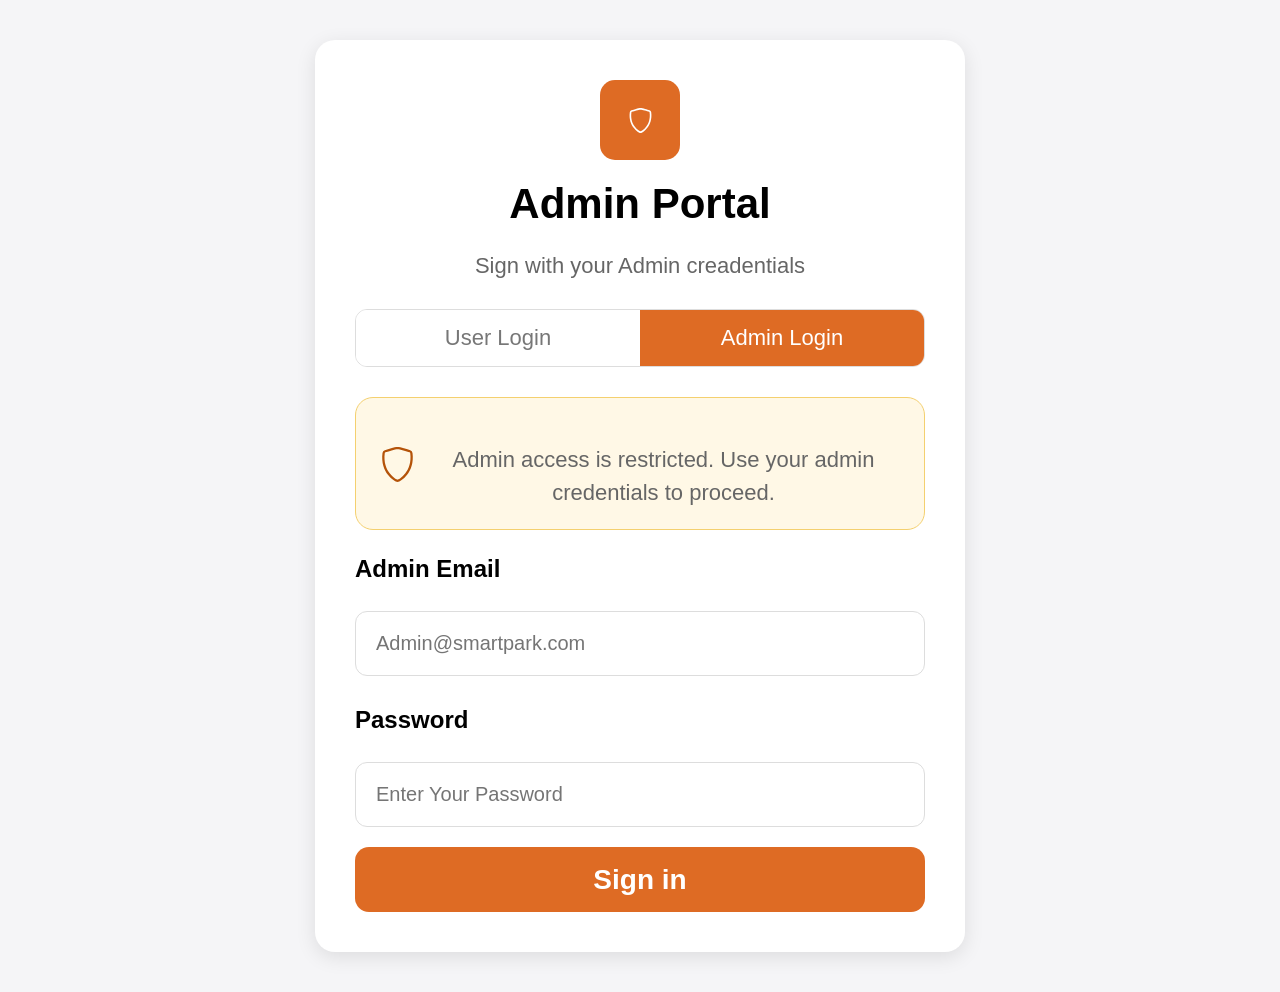
==== Admin.html @ caad483c "js left" ====
<!DOCTYPE html>
<html lang="en">
<head>
    <meta charset="UTF-8">
    <meta name="viewport" content="width=device-width, initial-scale=1.0">
    <title>Register</title>
</head>
<style>
   *{
    margin:0;
    padding:0;
    box-sizing:border-box;
    font-family:Arial, Helvetica, sans-serif;
}

body{
    background:#f5f5f7;
    display:flex;
    justify-content:center;
    align-items:center;
    min-height:100vh;
    padding:40px 0;
}


.login{
    width:650px;
    background:white;
    padding:40px;
    border-radius:20px;
    box-shadow:0 5px 20px rgba(0,0,0,0.1);
}

.logo{
    text-align:center;
    margin-bottom:25px;
}

.logo-box{
    width:80px;
    height:80px;
    background:#de6b24;
    color:white;
    border-radius:15px;
    display:flex;
    justify-content:center;
    align-items:center;
    margin:auto;
    margin-bottom:20px;
}

.logo h2{
    font-size:42px;
    margin-bottom:10px;
}

.logo p{
    color:#777;
    font-size:24px;
}

.login-tabs{
    display:flex;
    margin:30px 0;
    border:1px solid #ddd;
    border-radius:12px;
    overflow:hidden;
}

.User_Login,
.Admin_Login{
    width:50%;
    padding:15px;
    border:none;
    cursor:pointer;
    font-size:22px;
}

.User_Login{
    background:#ffffff;
    color:#777;
}

.Admin_Login{
    background:#de6b24;
    color:#ffffff;
}

form label{
    display:block;
    font-size:24px;
    font-weight:600;
    margin-bottom:10px;
    margin-top:20px;
}

form input[type="email"],
form input[type="password"]{
    width:100%;
    height:65px;
    border:1px solid #ddd;
    border-radius:12px;
    padding:0 20px;
    font-size:20px;
    margin-bottom:10px;
    outline:none;
}

.radio{
    display:flex !important;
    justify-content:space-between;
    align-items:center;
    margin:20px 0;
}

.input{
    display:flex;
    align-items:center;
    gap:10px;
}

.input input{
    width:20px;
    height:20px;
}

.input p{
    font-size:18px;
}

.radio a{
    font-size:18px;
}

#Login{
    width:100%;
    height:65px;
    border:none;
    border-radius:14px;
    background:#de6b24;
    color:white;
    font-size:28px;
    font-weight:bold;
    cursor:pointer;
    margin-top:10px;
}

#Login:hover{
    opacity:.9;
}

.or{
    display:flex;
    align-items:center;
    gap:15px;
    margin:30px 0;
    color:#777;
}

.or hr{
    flex:1;
}

.social-buttons{
    display:flex;
    gap:20px;
    margin-bottom:30px;
}

.google{
    width:50%;
    height:65px;
    border:1px solid #ddd;
    border-radius:12px;
    background:white;
    font-size:24px;
    cursor:pointer;
    display:flex;
    justify-content:center;
    align-items:center;
    gap:12px;
}

.google:hover{
    background:#f7f7f7;
}

.login p:last-child{
    text-align:center;
    margin-top:25px;
    color:#666;
    font-size:22px;
}

.login p:last-child a{
    font-weight:bold;
}

.note{
    display:flex;
    align-items:center;
    text-align: center;
    gap: 10px;
    background:#fff8e6;
    border:1px solid #f4d06f;
    border-radius:18px;
    padding:20px 24px;
    margin:25px 0;

}

.note p{
    display:flex;
    align-items:flex-start;
    gap:12px;
    margin:0;
    color:#b45309;
    font-size:22px;
    line-height:1.5;
    font-weight:500;
}

.note svg{
    flex-shrink:0;
    width: 35px;
    height: 35px;
    color:#b45309;
    margin-top:4px;
}
</style>
<body>
    <div class="login">

        <div class="logo">

            <div class="Form-logo">
                <div class="logo-box">
                    <svg xmlns="http://www.w3.org/2000/svg" width="25" height="25" fill="currentColor" class="bi bi-shield" viewBox="0 0 16 16">
                    <path d="M5.338 1.59a61 61 0 0 0-2.837.856.48.48 0 0 0-.328.39c-.554 4.157.726 7.19 2.253 9.188a10.7 10.7 0 0 0 2.287 2.233c.346.244.652.42.893.533q.18.085.293.118a1 1 0 0 0 .101.025 1 1 0 0 0 .1-.025q.114-.034.294-.118c.24-.113.547-.29.893-.533a10.7 10.7 0 0 0 2.287-2.233c1.527-1.997 2.807-5.031 2.253-9.188a.48.48 0 0 0-.328-.39c-.651-.213-1.75-.56-2.837-.855C9.552 1.29 8.531 1.067 8 1.067c-.53 0-1.552.223-2.662.524zM5.072.56C6.157.265 7.31 0 8 0s1.843.265 2.928.56c1.11.3 2.229.655 2.887.87a1.54 1.54 0 0 1 1.044 1.262c.596 4.477-.787 7.795-2.465 9.99a11.8 11.8 0 0 1-2.517 2.453 7 7 0 0 1-1.048.625c-.28.132-.581.24-.829.24s-.548-.108-.829-.24a7 7 0 0 1-1.048-.625 11.8 11.8 0 0 1-2.517-2.453C1.928 10.487.545 7.169 1.141 2.692A1.54 1.54 0 0 1 2.185 1.43 63 63 0 0 1 5.072.56"/>
                    </svg>
                </div>
            </div>

            <h2>Admin Portal</h2>
            <p>Sign with your Admin creadentials</p>
        </div>

        <!-- redirection buttons-->

        <div class="login-tabs">
            <button onclick="redirect_Lgin()" class="User_Login">User Login</button>
            <button  class="Admin_Login" >Admin Login</button>
        </div>

     <!-- Admin note-->
      
     <div class="note">
    <p>
        <svg xmlns="http://www.w3.org/2000/svg" width="16" height="16" fill="currentColor" class="bi bi-shield" viewBox="0 0 16 16">
              <path d="M5.338 1.59a61 61 0 0 0-2.837.856.48.48 0 0 0-.328.39c-.554 4.157.726 7.19 2.253 9.188a10.7 10.7 0 0 0 2.287 2.233c.346.244.652.42.893.533q.18.085.293.118a1 1 0 0 0 .101.025 1 1 0 0 0 .1-.025q.114-.034.294-.118c.24-.113.547-.29.893-.533a10.7 10.7 0 0 0 2.287-2.233c1.527-1.997 2.807-5.031 2.253-9.188a.48.48 0 0 0-.328-.39c-.651-.213-1.75-.56-2.837-.855C9.552 1.29 8.531 1.067 8 1.067c-.53 0-1.552.223-2.662.524zM5.072.56C6.157.265 7.31 0 8 0s1.843.265 2.928.56c1.11.3 2.229.655 2.887.87a1.54 1.54 0 0 1 1.044 1.262c.596 4.477-.787 7.795-2.465 9.99a11.8 11.8 0 0 1-2.517 2.453 7 7 0 0 1-1.048.625c-.28.132-.581.24-.829.24s-.548-.108-.829-.24a7 7 0 0 1-1.048-.625 11.8 11.8 0 0 1-2.517-2.453C1.928 10.487.545 7.169 1.141 2.692A1.54 1.54 0 0 1 2.185 1.43 63 63 0 0 1 5.072.56"/>
            </svg>
        Admin access is restricted. Use your admin credentials
        to proceed.
    </p>
</div>
     

     <!-- form for data -->

        <form method="post">
           <label for="Email">Admin Email</label><br>
            <input type="email" placeholder="Admin@smartpark.com " id="Email"><br>

            <label for="Password">Password</label><br>
            <input type="password" placeholder="Enter Your Password" id="Password"><br>

            <button id="Login" type="button" onclick="Login()">Sign in</button>
        </form>

    </div>
</body>

<!-- Java script -->

<script>
   
    function redirect_Lgin(){
        window.location.href= "Login.html";
    }
</script>

</html>
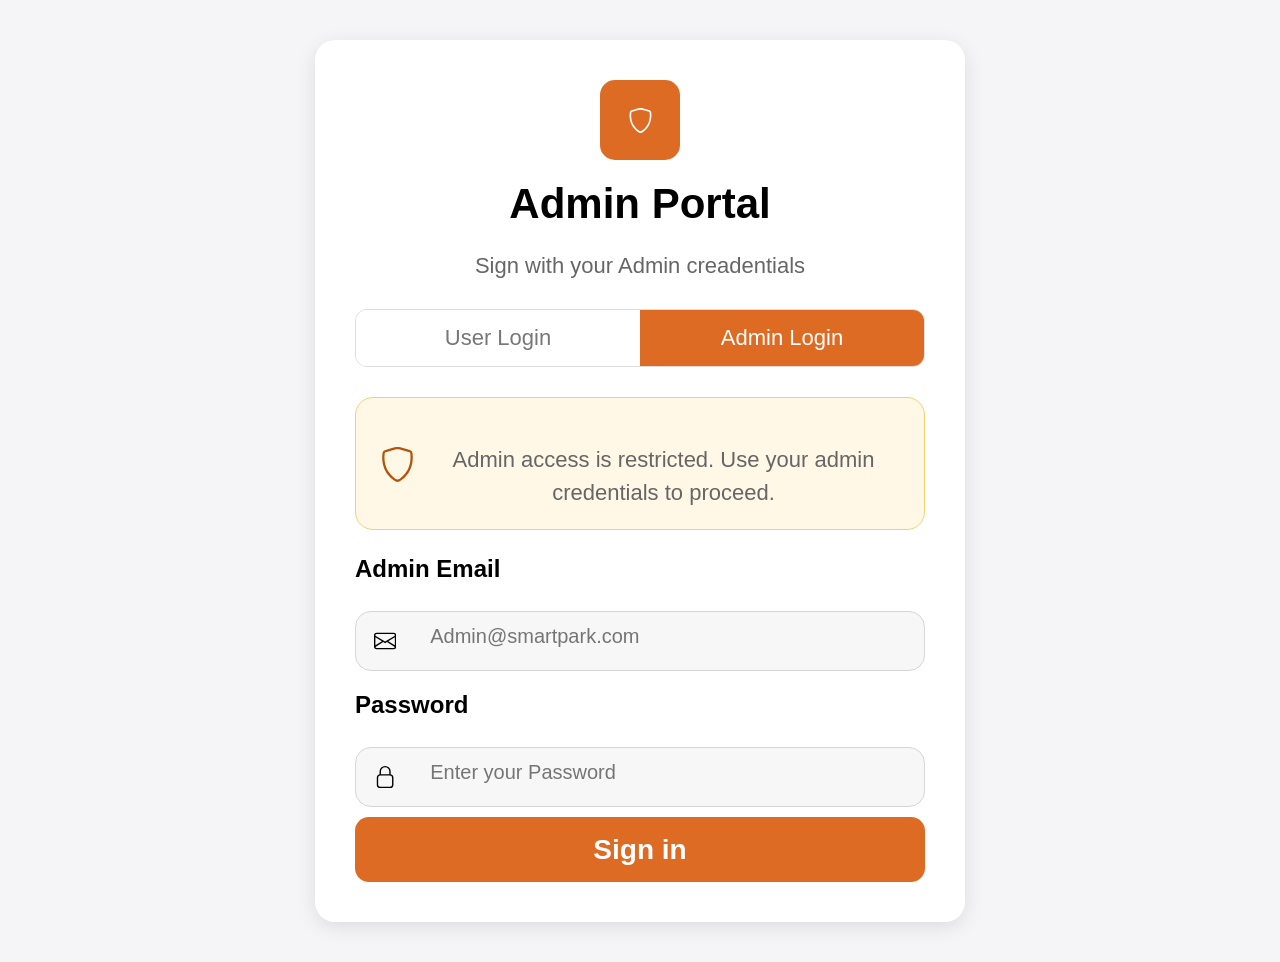
==== commit 6ed60f4a: "Remaining : AI/Smotthness" ====
--- a/Admin.html
+++ b/Admin.html
@@ -227,12 +227,59 @@
     color:#b45309;
     margin-top:4px;
 }
+
+/*input email*/
+.email-box{
+    display:flex;
+    align-items:center;
+    gap:14px;
+    width:570px;
+    height:60px;
+    padding:0 18px;
+    border:1px solid #d6d6d6;
+    border-radius:16px;
+    background:#f7f7f7;
+}
+
+.email-box #Email{
+    width:100%;
+    height:100%;
+
+    border:none;          /* Remove input border */
+    outline:none;         /* Remove focus outline */
+    background:transparent; /* Remove input background */
+
+    font-size:20px;
+}
+
+/*input password*/
+.password-box{
+    display:flex;
+    align-items:center;
+    gap:14px;
+    width:570px;
+    height:60px;
+    padding:0 18px;
+    border:1px solid #d6d6d6;
+    border-radius:16px;
+    background:#f7f7f7;
+}
+
+.password-box #Password{
+    width:100%;
+    height:100%;
+
+    border:none;          /* Remove input border */
+    outline:none;         /* Remove focus outline */
+    background:transparent; /* Remove input background */
+
+    font-size:  20px;
+}
+
 </style>
 <body>
     <div class="login">
-
         <div class="logo">
-
             <div class="Form-logo">
                 <div class="logo-box">
                     <svg xmlns="http://www.w3.org/2000/svg" width="25" height="25" fill="currentColor" class="bi bi-shield" viewBox="0 0 16 16">
@@ -269,10 +316,28 @@
 
         <form method="post">
            <label for="Email">Admin Email</label><br>
-            <input type="email" placeholder="Admin@smartpark.com " id="Email"><br>
+
+           <!--email-->
+               <div class="email-box">
+                <svg xmlns="http://www.w3.org/2000/svg" width="24" height="24"
+                fill="currentColor" class="bi bi-envelope" viewBox="0 0 16 16">
+                <path d="M0 4a2 2 0 0 1 2-2h12a2 2 0 0 1 2 2v8a2 2 0 0 1-2 2H2a2 2 0 0 1-2-2zm2-1a1 1 0 0 0-1 1v.217l7 4.2 7-4.2V4a1 1 0 0 0-1-1zm13 2.383-4.708 2.825L15 11.105zm-.034 6.876-5.64-3.471L8 9.583l-1.326-.795-5.64 3.47A1 1 0 0 0 2 13h12a1 1 0 0 0 .966-.741M1 11.105l4.708-2.897L1 5.383z"/>
+                </svg>
+
+                <input type="email" id="Email" placeholder="Admin@smartpark.com">
+            </div>
 
             <label for="Password">Password</label><br>
-            <input type="password" placeholder="Enter Your Password" id="Password"><br>
+
+            <!--Password-->
+              <div class="password-box">
+                <svg xmlns="http://www.w3.org/2000/svg" width="24" height="24" fill="currentColor" class="bi bi-lock" viewBox="0 0 16 16">
+                <path fill-rule="evenodd" d="M8 0a4 4 0 0 1 4 4v2.05a2.5 2.5 0 0 1 2 2.45v5a2.5 2.5 0 0 1-2.5 2.5h-7A2.5 2.5 0 0 1 2 13.5v-5a2.5 2.5 0 0 1 2-2.45V4a4 4 0 0 1 4-4M4.5 7A1.5 1.5 0 0 0 3 8.5v5A1.5 1.5 0 0 0 4.5 15h7a1.5 1.5 0 0 0 1.5-1.5v-5A1.5 1.5 0 0 0 11.5 7zM8 1a3 3 0 0 0-3 3v2h6V4a3 3 0 0 0-3-3"/>
+                </svg>
+
+                <input type="password" id="Password" placeholder="Enter your Password">
+            </div>
+           
 
             <button id="Login" type="button" onclick="Login()">Sign in</button>
         </form>
@@ -283,10 +348,30 @@
 <!-- Java script -->
 
 <script>
-   
+   function Admin_login(){
+       Admin_email = document.getElementById("Email").value;
+       Password = documnet.getElementById("Password").value;
+
+       fetch("http://127.0.0.1:3000/Admin",{
+        "method" : "POST",
+        "headers" :{
+              "Content-Type" : "application/json"
+        },
+        body : JSON.stringify({
+          Admin_email :  Admin_email,
+          Password  :  Password
+        })
+       }).then((Response) => Response.json()).then(data => {
+        if (data.success){
+            window.location.href = "Home.html";
+        }
+        else{
+            alert("Invalid admin creadentials");
+        }
+       })
+   }
     function redirect_Lgin(){
         window.location.href= "Login.html";
     }
 </script>
-
 </html>
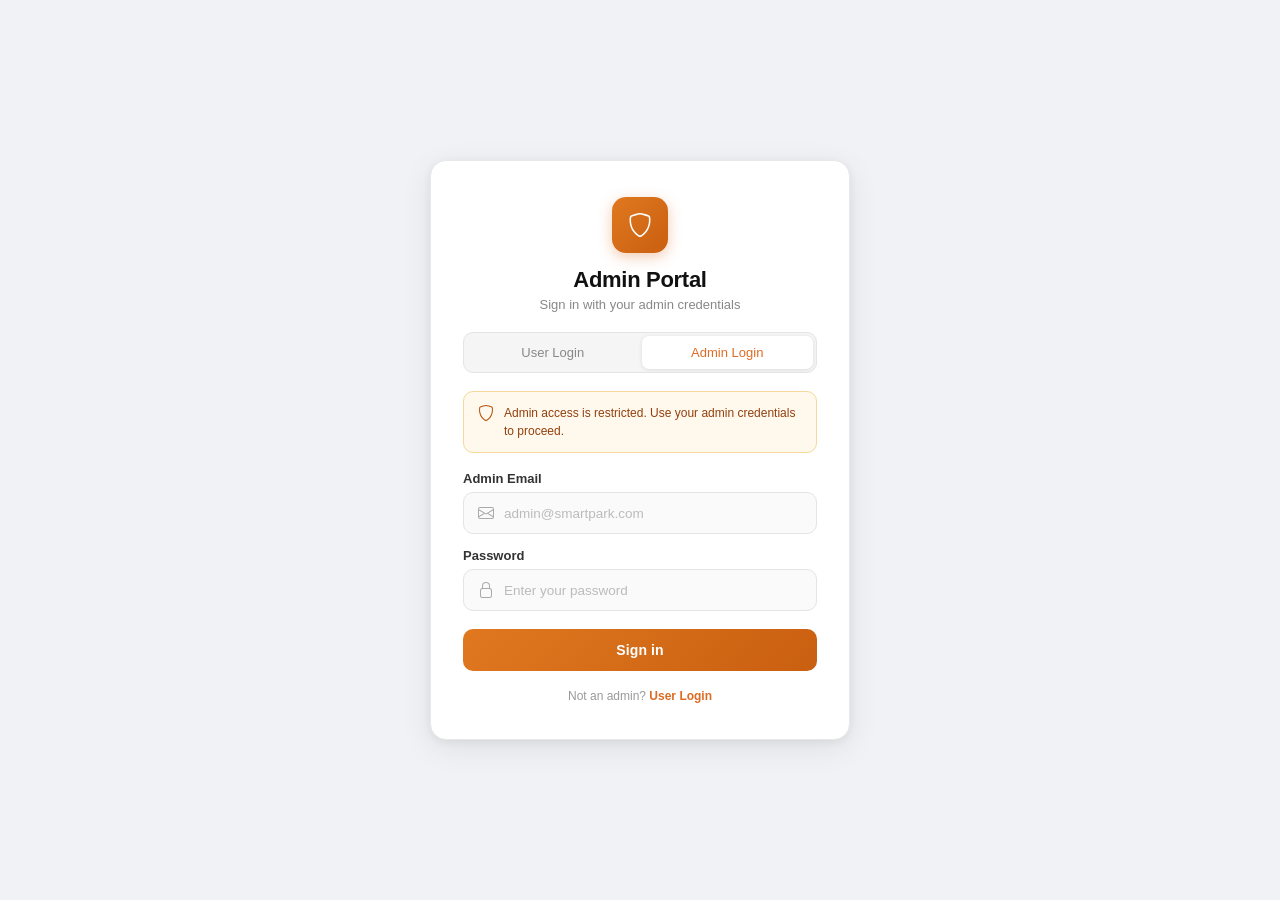
==== commit af3d562d: "Completed" ====
--- a/Admin.html
+++ b/Admin.html
@@ -3,375 +3,399 @@
 <head>
     <meta charset="UTF-8">
     <meta name="viewport" content="width=device-width, initial-scale=1.0">
-    <title>Register</title>
+    <title>Admin Portal · SmartPark</title>
 </head>
 <style>
-   *{
-    margin:0;
-    padding:0;
-    box-sizing:border-box;
-    font-family:Arial, Helvetica, sans-serif;
-}
-
-body{
-    background:#f5f5f7;
-    display:flex;
-    justify-content:center;
-    align-items:center;
-    min-height:100vh;
-    padding:40px 0;
-}
-
-
-.login{
-    width:650px;
-    background:white;
-    padding:40px;
-    border-radius:20px;
-    box-shadow:0 5px 20px rgba(0,0,0,0.1);
-}
-
-.logo{
-    text-align:center;
-    margin-bottom:25px;
-}
-
-.logo-box{
-    width:80px;
-    height:80px;
-    background:#de6b24;
-    color:white;
-    border-radius:15px;
-    display:flex;
-    justify-content:center;
-    align-items:center;
-    margin:auto;
-    margin-bottom:20px;
-}
-
-.logo h2{
-    font-size:42px;
-    margin-bottom:10px;
-}
-
-.logo p{
-    color:#777;
-    font-size:24px;
-}
-
-.login-tabs{
-    display:flex;
-    margin:30px 0;
-    border:1px solid #ddd;
-    border-radius:12px;
-    overflow:hidden;
+* {
+    margin: 0;
+    padding: 0;
+    box-sizing: border-box;
+    font-family: -apple-system, BlinkMacSystemFont, "Segoe UI", Roboto, Arial, sans-serif;
+}
+
+body {
+    background: #f0f2f5;
+    display: flex;
+    justify-content: center;
+    align-items: center;
+    min-height: 100vh;
+    padding: 32px 16px;
+}
+
+/* ── Card ── */
+.login {
+    width: 100%;
+    max-width: 420px;
+    background: #ffffff;
+    padding: 36px 32px;
+    border-radius: 16px;
+    box-shadow: 0 2px 8px rgba(0,0,0,0.06), 0 8px 32px rgba(0,0,0,0.08);
+    border: 1px solid #e8e8e8;
+    animation: fadeUp 0.35s ease both;
+}
+
+@keyframes fadeUp {
+    from { opacity: 0; transform: translateY(14px); }
+    to   { opacity: 1; transform: translateY(0); }
+}
+
+/* ── Logo / Header ── */
+.logo {
+    text-align: center;
+    margin-bottom: 20px;
+}
+
+.logo-box {
+    width: 56px;
+    height: 56px;
+    background: linear-gradient(135deg, #e07820, #c95f10);
+    color: white;
+    border-radius: 14px;
+    display: flex;
+    justify-content: center;
+    align-items: center;
+    margin: 0 auto 14px;
+    box-shadow: 0 4px 14px rgba(222,107,36,0.35);
+}
+
+.logo h2 {
+    font-size: 22px;
+    font-weight: 700;
+    color: #111;
+    letter-spacing: -0.3px;
+    margin-bottom: 4px;
+}
+
+.logo p {
+    color: #888;
+    font-size: 13px;
+}
+
+/* ── Tab switcher ── */
+.login-tabs {
+    display: flex;
+    margin: 18px 0;
+    border: 1px solid #e4e4e4;
+    border-radius: 10px;
+    overflow: hidden;
+    background: #f5f5f5;
+    padding: 3px;
+    gap: 3px;
 }
 
 .User_Login,
-.Admin_Login{
-    width:50%;
-    padding:15px;
-    border:none;
-    cursor:pointer;
-    font-size:22px;
-}
-
-.User_Login{
-    background:#ffffff;
-    color:#777;
-}
-
-.Admin_Login{
-    background:#de6b24;
-    color:#ffffff;
-}
-
-form label{
-    display:block;
-    font-size:24px;
-    font-weight:600;
-    margin-bottom:10px;
-    margin-top:20px;
-}
-
-form input[type="email"],
-form input[type="password"]{
-    width:100%;
-    height:65px;
-    border:1px solid #ddd;
-    border-radius:12px;
-    padding:0 20px;
-    font-size:20px;
-    margin-bottom:10px;
-    outline:none;
-}
-
-.radio{
-    display:flex !important;
-    justify-content:space-between;
-    align-items:center;
-    margin:20px 0;
-}
-
-.input{
-    display:flex;
-    align-items:center;
-    gap:10px;
-}
-
-.input input{
-    width:20px;
-    height:20px;
-}
-
-.input p{
-    font-size:18px;
-}
-
-.radio a{
-    font-size:18px;
-}
-
-#Login{
-    width:100%;
-    height:65px;
-    border:none;
-    border-radius:14px;
-    background:#de6b24;
-    color:white;
-    font-size:28px;
-    font-weight:bold;
-    cursor:pointer;
-    margin-top:10px;
-}
-
-#Login:hover{
-    opacity:.9;
-}
-
-.or{
-    display:flex;
-    align-items:center;
-    gap:15px;
-    margin:30px 0;
-    color:#777;
-}
-
-.or hr{
-    flex:1;
-}
-
-.social-buttons{
-    display:flex;
-    gap:20px;
-    margin-bottom:30px;
-}
-
-.google{
-    width:50%;
-    height:65px;
-    border:1px solid #ddd;
-    border-radius:12px;
-    background:white;
-    font-size:24px;
-    cursor:pointer;
-    display:flex;
-    justify-content:center;
-    align-items:center;
-    gap:12px;
-}
-
-.google:hover{
-    background:#f7f7f7;
-}
-
-.login p:last-child{
-    text-align:center;
-    margin-top:25px;
-    color:#666;
-    font-size:22px;
-}
-
-.login p:last-child a{
-    font-weight:bold;
-}
-
-.note{
-    display:flex;
-    align-items:center;
+.Admin_Login {
+    flex: 1;
+    padding: 9px 0;
+    border: none;
+    cursor: pointer;
+    font-size: 13px;
+    font-weight: 500;
+    border-radius: 7px;
+    transition: background 0.18s, color 0.18s, box-shadow 0.18s;
+    font-family: inherit;
+}
+
+.User_Login {
+    background: transparent;
+    color: #888;
+}
+
+.User_Login:hover {
+    background: #ececec;
+    color: #444;
+}
+
+.Admin_Login {
+    background: #fff;
+    color: #de6b24;
+    box-shadow: 0 1px 4px rgba(0,0,0,0.10);
+}
+
+/* ── Alert note ── */
+.note {
+    display: flex;
+    align-items: flex-start;
+    gap: 10px;
+    background: #fff8ed;
+    border: 1px solid #f5d89a;
+    border-radius: 10px;
+    padding: 12px 14px;
+    margin: 0 0 18px;
+}
+
+.note svg {
+    flex-shrink: 0;
+    width: 16px;
+    height: 16px;
+    color: #b45309;
+    margin-top: 1px;
+}
+
+.note p {
+    margin: 0;
+    color: #92400e;
+    font-size: 12px;
+    line-height: 1.5;
+    font-weight: 500;
+}
+
+/* ── Form labels ── */
+form label {
+    display: block;
+    font-size: 13px;
+    font-weight: 600;
+    color: #333;
+    margin-bottom: 6px;
+    margin-top: 14px;
+}
+
+/* ── Input boxes ── */
+.email-box,
+.password-box {
+    display: flex;
+    align-items: center;
+    gap: 10px;
+    width: 100%;
+    height: 42px;
+    padding: 0 14px;
+    border: 1.5px solid #e4e4e4;
+    border-radius: 10px;
+    background: #fafafa;
+    transition: border-color 0.18s, box-shadow 0.18s, background 0.18s;
+    color: #aaa;
+}
+
+.email-box:focus-within,
+.password-box:focus-within {
+    border-color: #de6b24;
+    background: #fff;
+    box-shadow: 0 0 0 3px rgba(222,107,36,0.12);
+    color: #666;
+}
+
+.email-box svg,
+.password-box svg {
+    flex-shrink: 0;
+    width: 16px;
+    height: 16px;
+}
+
+.email-box input,
+.password-box input {
+    width: 100%;
+    height: 100%;
+    border: none;
+    outline: none;
+    background: transparent;
+    font-size: 13.5px;
+    color: #111;
+    font-family: inherit;
+}
+
+.email-box input::placeholder,
+.password-box input::placeholder {
+    color: #bbb;
+}
+
+/* ── Sign in button ── */
+#Login {
+    width: 100%;
+    height: 42px;
+    border: none;
+    border-radius: 10px;
+    background: linear-gradient(135deg, #e07820, #c95f10);
+    color: white;
+    font-size: 14px;
+    font-weight: 600;
+    cursor: pointer;
+    margin-top: 18px;
+    letter-spacing: 0.1px;
+    transition: opacity 0.18s, transform 0.12s;
+    font-family: inherit;
+    position: relative;
+    overflow: hidden;
+}
+
+#Login:hover  { opacity: 0.92; }
+#Login:active { transform: scale(0.98); }
+
+/* loading spinner inside button */
+#Login .spinner {
+    display: none;
+    width: 16px;
+    height: 16px;
+    border: 2px solid rgba(255,255,255,0.4);
+    border-top-color: #fff;
+    border-radius: 50%;
+    animation: spin 0.7s linear infinite;
+    margin: 0 auto;
+}
+
+@keyframes spin {
+    to { transform: rotate(360deg); }
+}
+
+/* ── Error message ── */
+.error-msg {
+    display: none;
+    align-items: center;
+    gap: 6px;
+    background: #fef2f2;
+    border: 1px solid #fecaca;
+    border-radius: 8px;
+    padding: 9px 12px;
+    margin-top: 12px;
+    color: #b91c1c;
+    font-size: 12.5px;
+    font-weight: 500;
+}
+
+.error-msg.show { display: flex; }
+
+/* ── Footer note ── */
+.form-footer {
     text-align: center;
-    gap: 10px;
-    background:#fff8e6;
-    border:1px solid #f4d06f;
-    border-radius:18px;
-    padding:20px 24px;
-    margin:25px 0;
-
-}
-
-.note p{
-    display:flex;
-    align-items:flex-start;
-    gap:12px;
-    margin:0;
-    color:#b45309;
-    font-size:22px;
-    line-height:1.5;
-    font-weight:500;
-}
-
-.note svg{
-    flex-shrink:0;
-    width: 35px;
-    height: 35px;
-    color:#b45309;
-    margin-top:4px;
-}
-
-/*input email*/
-.email-box{
-    display:flex;
-    align-items:center;
-    gap:14px;
-    width:570px;
-    height:60px;
-    padding:0 18px;
-    border:1px solid #d6d6d6;
-    border-radius:16px;
-    background:#f7f7f7;
-}
-
-.email-box #Email{
-    width:100%;
-    height:100%;
-
-    border:none;          /* Remove input border */
-    outline:none;         /* Remove focus outline */
-    background:transparent; /* Remove input background */
-
-    font-size:20px;
-}
-
-/*input password*/
-.password-box{
-    display:flex;
-    align-items:center;
-    gap:14px;
-    width:570px;
-    height:60px;
-    padding:0 18px;
-    border:1px solid #d6d6d6;
-    border-radius:16px;
-    background:#f7f7f7;
-}
-
-.password-box #Password{
-    width:100%;
-    height:100%;
-
-    border:none;          /* Remove input border */
-    outline:none;         /* Remove focus outline */
-    background:transparent; /* Remove input background */
-
-    font-size:  20px;
-}
-
+    margin-top: 18px;
+    color: #999;
+    font-size: 12px;
+}
+
+.form-footer a {
+    color: #de6b24;
+    text-decoration: none;
+    font-weight: 600;
+}
+
+.form-footer a:hover { text-decoration: underline; }
 </style>
+
 <body>
     <div class="login">
+
+        <!-- Header -->
         <div class="logo">
-            <div class="Form-logo">
-                <div class="logo-box">
-                    <svg xmlns="http://www.w3.org/2000/svg" width="25" height="25" fill="currentColor" class="bi bi-shield" viewBox="0 0 16 16">
+            <div class="logo-box">
+                <svg xmlns="http://www.w3.org/2000/svg" width="24" height="24" fill="currentColor" viewBox="0 0 16 16">
                     <path d="M5.338 1.59a61 61 0 0 0-2.837.856.48.48 0 0 0-.328.39c-.554 4.157.726 7.19 2.253 9.188a10.7 10.7 0 0 0 2.287 2.233c.346.244.652.42.893.533q.18.085.293.118a1 1 0 0 0 .101.025 1 1 0 0 0 .1-.025q.114-.034.294-.118c.24-.113.547-.29.893-.533a10.7 10.7 0 0 0 2.287-2.233c1.527-1.997 2.807-5.031 2.253-9.188a.48.48 0 0 0-.328-.39c-.651-.213-1.75-.56-2.837-.855C9.552 1.29 8.531 1.067 8 1.067c-.53 0-1.552.223-2.662.524zM5.072.56C6.157.265 7.31 0 8 0s1.843.265 2.928.56c1.11.3 2.229.655 2.887.87a1.54 1.54 0 0 1 1.044 1.262c.596 4.477-.787 7.795-2.465 9.99a11.8 11.8 0 0 1-2.517 2.453 7 7 0 0 1-1.048.625c-.28.132-.581.24-.829.24s-.548-.108-.829-.24a7 7 0 0 1-1.048-.625 11.8 11.8 0 0 1-2.517-2.453C1.928 10.487.545 7.169 1.141 2.692A1.54 1.54 0 0 1 2.185 1.43 63 63 0 0 1 5.072.56"/>
-                    </svg>
-                </div>
+                </svg>
             </div>
-
             <h2>Admin Portal</h2>
-            <p>Sign with your Admin creadentials</p>
+            <p>Sign in with your admin credentials</p>
         </div>
 
-        <!-- redirection buttons-->
-
+        <!-- Tab switcher -->
         <div class="login-tabs">
-            <button onclick="redirect_Lgin()" class="User_Login">User Login</button>
-            <button  class="Admin_Login" >Admin Login</button>
+            <button onclick="redirect_Login()" class="User_Login">User Login</button>
+            <button class="Admin_Login">Admin Login</button>
         </div>
 
-     <!-- Admin note-->
-      
-     <div class="note">
-    <p>
-        <svg xmlns="http://www.w3.org/2000/svg" width="16" height="16" fill="currentColor" class="bi bi-shield" viewBox="0 0 16 16">
-              <path d="M5.338 1.59a61 61 0 0 0-2.837.856.48.48 0 0 0-.328.39c-.554 4.157.726 7.19 2.253 9.188a10.7 10.7 0 0 0 2.287 2.233c.346.244.652.42.893.533q.18.085.293.118a1 1 0 0 0 .101.025 1 1 0 0 0 .1-.025q.114-.034.294-.118c.24-.113.547-.29.893-.533a10.7 10.7 0 0 0 2.287-2.233c1.527-1.997 2.807-5.031 2.253-9.188a.48.48 0 0 0-.328-.39c-.651-.213-1.75-.56-2.837-.855C9.552 1.29 8.531 1.067 8 1.067c-.53 0-1.552.223-2.662.524zM5.072.56C6.157.265 7.31 0 8 0s1.843.265 2.928.56c1.11.3 2.229.655 2.887.87a1.54 1.54 0 0 1 1.044 1.262c.596 4.477-.787 7.795-2.465 9.99a11.8 11.8 0 0 1-2.517 2.453 7 7 0 0 1-1.048.625c-.28.132-.581.24-.829.24s-.548-.108-.829-.24a7 7 0 0 1-1.048-.625 11.8 11.8 0 0 1-2.517-2.453C1.928 10.487.545 7.169 1.141 2.692A1.54 1.54 0 0 1 2.185 1.43 63 63 0 0 1 5.072.56"/>
+        <!-- Security note -->
+        <div class="note">
+            <svg xmlns="http://www.w3.org/2000/svg" fill="currentColor" viewBox="0 0 16 16">
+                <path d="M5.338 1.59a61 61 0 0 0-2.837.856.48.48 0 0 0-.328.39c-.554 4.157.726 7.19 2.253 9.188a10.7 10.7 0 0 0 2.287 2.233c.346.244.652.42.893.533q.18.085.293.118a1 1 0 0 0 .201 0q.114-.034.294-.118c.24-.113.547-.29.893-.533a10.7 10.7 0 0 0 2.287-2.233c1.527-1.997 2.807-5.031 2.253-9.188a.48.48 0 0 0-.328-.39c-.651-.213-1.75-.56-2.837-.855C9.552 1.29 8.531 1.067 8 1.067c-.53 0-1.552.223-2.662.524zM5.072.56C6.157.265 7.31 0 8 0s1.843.265 2.928.56c1.11.3 2.229.655 2.887.87a1.54 1.54 0 0 1 1.044 1.262c.596 4.477-.787 7.795-2.465 9.99a11.8 11.8 0 0 1-2.517 2.453 7 7 0 0 1-1.048.625c-.28.132-.581.24-.829.24s-.548-.108-.829-.24a7 7 0 0 1-1.048-.625 11.8 11.8 0 0 1-2.517-2.453C1.928 10.487.545 7.169 1.141 2.692A1.54 1.54 0 0 1 2.185 1.43 63 63 0 0 1 5.072.56"/>
             </svg>
-        Admin access is restricted. Use your admin credentials
-        to proceed.
-    </p>
-</div>
-     
-
-     <!-- form for data -->
-
-        <form method="post">
-           <label for="Email">Admin Email</label><br>
-
-           <!--email-->
-               <div class="email-box">
-                <svg xmlns="http://www.w3.org/2000/svg" width="24" height="24"
-                fill="currentColor" class="bi bi-envelope" viewBox="0 0 16 16">
-                <path d="M0 4a2 2 0 0 1 2-2h12a2 2 0 0 1 2 2v8a2 2 0 0 1-2 2H2a2 2 0 0 1-2-2zm2-1a1 1 0 0 0-1 1v.217l7 4.2 7-4.2V4a1 1 0 0 0-1-1zm13 2.383-4.708 2.825L15 11.105zm-.034 6.876-5.64-3.471L8 9.583l-1.326-.795-5.64 3.47A1 1 0 0 0 2 13h12a1 1 0 0 0 .966-.741M1 11.105l4.708-2.897L1 5.383z"/>
+            <p>Admin access is restricted. Use your admin credentials to proceed.</p>
+        </div>
+
+        <!-- Form -->
+        <form method="post" onsubmit="return false;">
+
+            <label for="Email">Admin Email</label>
+            <div class="email-box">
+                <svg xmlns="http://www.w3.org/2000/svg" fill="currentColor" viewBox="0 0 16 16">
+                    <path d="M0 4a2 2 0 0 1 2-2h12a2 2 0 0 1 2 2v8a2 2 0 0 1-2 2H2a2 2 0 0 1-2-2zm2-1a1 1 0 0 0-1 1v.217l7 4.2 7-4.2V4a1 1 0 0 0-1-1zm13 2.383-4.708 2.825L15 11.105zm-.034 6.876-5.64-3.471L8 9.583l-1.326-.795-5.64 3.47A1 1 0 0 0 2 13h12a1 1 0 0 0 .966-.741M1 11.105l4.708-2.897L1 5.383z"/>
                 </svg>
-
-                <input type="email" id="Email" placeholder="Admin@smartpark.com">
+                <input type="email" id="Email" placeholder="admin@smartpark.com" autocomplete="email">
             </div>
 
-            <label for="Password">Password</label><br>
-
-            <!--Password-->
-              <div class="password-box">
-                <svg xmlns="http://www.w3.org/2000/svg" width="24" height="24" fill="currentColor" class="bi bi-lock" viewBox="0 0 16 16">
-                <path fill-rule="evenodd" d="M8 0a4 4 0 0 1 4 4v2.05a2.5 2.5 0 0 1 2 2.45v5a2.5 2.5 0 0 1-2.5 2.5h-7A2.5 2.5 0 0 1 2 13.5v-5a2.5 2.5 0 0 1 2-2.45V4a4 4 0 0 1 4-4M4.5 7A1.5 1.5 0 0 0 3 8.5v5A1.5 1.5 0 0 0 4.5 15h7a1.5 1.5 0 0 0 1.5-1.5v-5A1.5 1.5 0 0 0 11.5 7zM8 1a3 3 0 0 0-3 3v2h6V4a3 3 0 0 0-3-3"/>
+            <label for="Password">Password</label>
+            <div class="password-box">
+                <svg xmlns="http://www.w3.org/2000/svg" fill="currentColor" viewBox="0 0 16 16">
+                    <path fill-rule="evenodd" d="M8 0a4 4 0 0 1 4 4v2.05a2.5 2.5 0 0 1 2 2.45v5a2.5 2.5 0 0 1-2.5 2.5h-7A2.5 2.5 0 0 1 2 13.5v-5a2.5 2.5 0 0 1 2-2.45V4a4 4 0 0 1 4-4M4.5 7A1.5 1.5 0 0 0 3 8.5v5A1.5 1.5 0 0 0 4.5 15h7a1.5 1.5 0 0 0 1.5-1.5v-5A1.5 1.5 0 0 0 11.5 7zM8 1a3 3 0 0 0-3 3v2h6V4a3 3 0 0 0-3-3"/>
                 </svg>
-
-                <input type="password" id="Password" placeholder="Enter your Password">
+                <input type="password" id="Password" placeholder="Enter your password" autocomplete="current-password">
             </div>
-           
-
-            <button id="Login" type="button" onclick="Login()">Sign in</button>
+
+            <!-- Error message -->
+            <div class="error-msg" id="errorMsg">
+                <svg xmlns="http://www.w3.org/2000/svg" width="14" height="14" fill="currentColor" viewBox="0 0 16 16">
+                    <path d="M8 15A7 7 0 1 1 8 1a7 7 0 0 1 0 14m0 1A8 8 0 1 0 8 0a8 8 0 0 0 0 16"/>
+                    <path d="M7.002 11a1 1 0 1 1 2 0 1 1 0 0 1-2 0M7.1 4.995a.905.905 0 1 1 1.8 0l-.35 3.507a.552.552 0 0 1-1.1 0z"/>
+                </svg>
+                <span id="errorText">Invalid admin credentials.</span>
+            </div>
+
+            <button id="Login" type="button" onclick="Admin_login()">
+                <span id="btnText">Sign in</span>
+                <div class="spinner" id="spinner"></div>
+            </button>
         </form>
 
+        <p class="form-footer">
+            Not an admin? <a onclick="redirect_Login()" href="#">User Login</a>
+        </p>
     </div>
 </body>
 
-<!-- Java script -->
-
 <script>
-   function Admin_login(){
-       Admin_email = document.getElementById("Email").value;
-       Password = documnet.getElementById("Password").value;
-
-       fetch("http://127.0.0.1:3000/Admin",{
-        "method" : "POST",
-        "headers" :{
-              "Content-Type" : "application/json"
-        },
-        body : JSON.stringify({
-          Admin_email :  Admin_email,
-          Password  :  Password
+    function Admin_login() {
+        const Admin_email = document.getElementById("Email").value.trim();
+        const Password    = document.getElementById("Password").value;
+        const btn         = document.getElementById("Login");
+        const btnText     = document.getElementById("btnText");
+        const spinner     = document.getElementById("spinner");
+        const errorMsg    = document.getElementById("errorMsg");
+        const errorText   = document.getElementById("errorText");
+
+        // Basic validation
+        if (!Admin_email || !Password) {
+            errorText.textContent = "Please fill in both fields.";
+            errorMsg.classList.add("show");
+            return;
+        }
+        errorMsg.classList.remove("show");
+
+        // Loading state
+        btn.disabled    = true;
+        btnText.style.display  = "none";
+        spinner.style.display  = "block";
+
+        fetch("http://127.0.0.1:8000/Admin", {
+            method: "POST",
+            headers: { "Content-Type": "application/json" },
+            body: JSON.stringify({ email: Admin_email, admin_password: Password })
         })
-       }).then((Response) => Response.json()).then(data => {
-        if (data.success){
-            window.location.href = "Home.html";
-        }
-        else{
-            alert("Invalid admin creadentials");
-        }
-       })
-   }
-    function redirect_Lgin(){
-        window.location.href= "Login.html";
+        .then(response => {
+            if (!response.ok) throw new Error("HTTP " + response.status);
+            return response.json();
+        })
+        .then(data => {
+            if (data.success) {
+                window.location.href = "AdminPanel.html";
+            } else {
+                errorText.textContent = "Invalid admin credentials. Please try again.";
+                errorMsg.classList.add("show");
+            }
+        })
+        .catch(() => {
+            errorText.textContent = "Cannot reach server. Make sure the backend is running.";
+            errorMsg.classList.add("show");
+        })
+        .finally(() => {
+            btn.disabled           = false;
+            btnText.style.display  = "inline";
+            spinner.style.display  = "none";
+        });
     }
+
+    function redirect_Login() {
+        window.location.href = "Login.html";
+    }
+
+    // Enter key support
+    document.addEventListener("keydown", function(e) {
+        if (e.key === "Enter") Admin_login();
+    });
 </script>
-</html>+</html>
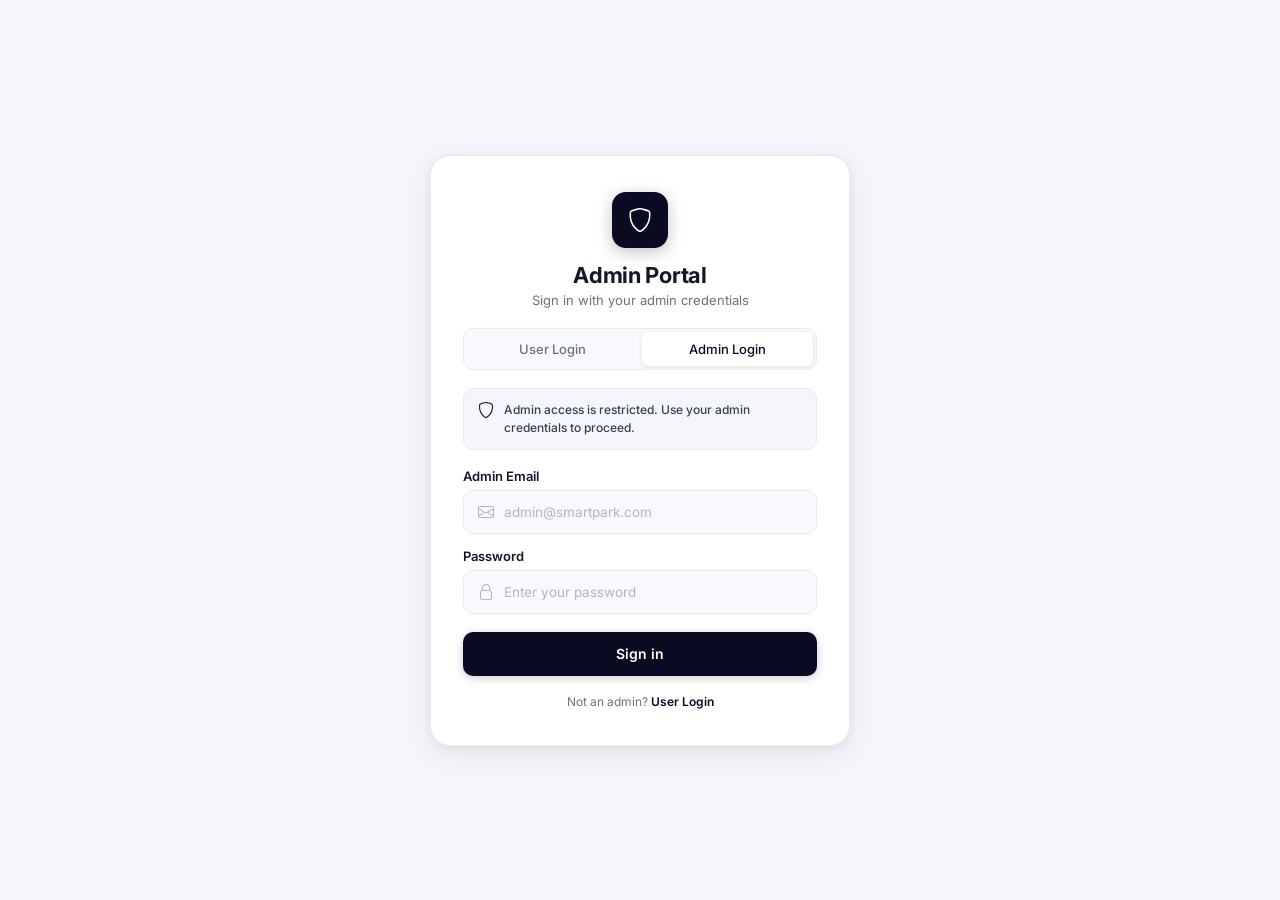
==== commit 27472fd7: "Final" ====
--- a/Admin.html
+++ b/Admin.html
@@ -4,17 +4,31 @@
     <meta charset="UTF-8">
     <meta name="viewport" content="width=device-width, initial-scale=1.0">
     <title>Admin Portal · SmartPark</title>
+    <link rel="preconnect" href="https://fonts.googleapis.com">
+    <link href="https://fonts.googleapis.com/css2?family=Inter:wght@400;500;600;700&display=swap" rel="stylesheet">
 </head>
 <style>
-* {
-    margin: 0;
-    padding: 0;
-    box-sizing: border-box;
-    font-family: -apple-system, BlinkMacSystemFont, "Segoe UI", Roboto, Arial, sans-serif;
+*, *::before, *::after {
+    margin: 0; padding: 0; box-sizing: border-box;
+    font-family: 'Inter', -apple-system, BlinkMacSystemFont, "Segoe UI", sans-serif;
+}
+
+:root {
+    --navy:        #0a0a23;
+    --navy-light:  #1a1a3e;
+    --accent:      #4f46e5;
+    --bg:          #f4f6fb;
+    --card:        #ffffff;
+    --border:      #e8eaf0;
+    --muted:       #6b7280;
+    --text:        #111827;
+    --radius:      14px;
+    --shadow:      0 2px 8px rgba(0,0,0,0.05), 0 8px 28px rgba(0,0,0,0.07);
+    --transition:  0.2s cubic-bezier(0.4,0,0.2,1);
 }
 
 body {
-    background: #f0f2f5;
+    background: var(--bg);
     display: flex;
     justify-content: center;
     align-items: center;
@@ -26,11 +40,11 @@
 .login {
     width: 100%;
     max-width: 420px;
-    background: #ffffff;
+    background: var(--card);
     padding: 36px 32px;
-    border-radius: 16px;
-    box-shadow: 0 2px 8px rgba(0,0,0,0.06), 0 8px 32px rgba(0,0,0,0.08);
-    border: 1px solid #e8e8e8;
+    border-radius: 20px;
+    box-shadow: var(--shadow);
+    border: 1px solid var(--border);
     animation: fadeUp 0.35s ease both;
 }
 
@@ -48,26 +62,29 @@
 .logo-box {
     width: 56px;
     height: 56px;
-    background: linear-gradient(135deg, #e07820, #c95f10);
+    background: var(--navy);
     color: white;
     border-radius: 14px;
     display: flex;
     justify-content: center;
     align-items: center;
     margin: 0 auto 14px;
-    box-shadow: 0 4px 14px rgba(222,107,36,0.35);
-}
+    box-shadow: 0 4px 16px rgba(10,10,35,0.25);
+    transition: transform var(--transition);
+}
+
+.logo-box:hover { transform: scale(1.05); }
 
 .logo h2 {
     font-size: 22px;
     font-weight: 700;
-    color: #111;
+    color: var(--text);
     letter-spacing: -0.3px;
     margin-bottom: 4px;
 }
 
 .logo p {
-    color: #888;
+    color: var(--muted);
     font-size: 13px;
 }
 
@@ -75,10 +92,10 @@
 .login-tabs {
     display: flex;
     margin: 18px 0;
-    border: 1px solid #e4e4e4;
+    border: 1.5px solid var(--border);
     border-radius: 10px;
     overflow: hidden;
-    background: #f5f5f5;
+    background: #f8f9fc;
     padding: 3px;
     gap: 3px;
 }
@@ -98,17 +115,17 @@
 
 .User_Login {
     background: transparent;
-    color: #888;
+    color: var(--muted);
 }
 
 .User_Login:hover {
-    background: #ececec;
-    color: #444;
+    background: #ededf3;
+    color: var(--text);
 }
 
 .Admin_Login {
     background: #fff;
-    color: #de6b24;
+    color: var(--navy);
     box-shadow: 0 1px 4px rgba(0,0,0,0.10);
 }
 
@@ -117,8 +134,8 @@
     display: flex;
     align-items: flex-start;
     gap: 10px;
-    background: #fff8ed;
-    border: 1px solid #f5d89a;
+    background: #f5f6fb;
+    border: 1px solid var(--border);
     border-radius: 10px;
     padding: 12px 14px;
     margin: 0 0 18px;
@@ -128,13 +145,13 @@
     flex-shrink: 0;
     width: 16px;
     height: 16px;
-    color: #b45309;
+    color: var(--navy);
     margin-top: 1px;
 }
 
 .note p {
     margin: 0;
-    color: #92400e;
+    color: #374151;
     font-size: 12px;
     line-height: 1.5;
     font-weight: 500;
@@ -145,7 +162,7 @@
     display: block;
     font-size: 13px;
     font-weight: 600;
-    color: #333;
+    color: var(--text);
     margin-bottom: 6px;
     margin-top: 14px;
 }
@@ -157,21 +174,21 @@
     align-items: center;
     gap: 10px;
     width: 100%;
-    height: 42px;
+    height: 44px;
     padding: 0 14px;
-    border: 1.5px solid #e4e4e4;
+    border: 1.5px solid var(--border);
     border-radius: 10px;
-    background: #fafafa;
+    background: #f8f9fc;
     transition: border-color 0.18s, box-shadow 0.18s, background 0.18s;
-    color: #aaa;
+    color: #b0b5c3;
 }
 
 .email-box:focus-within,
 .password-box:focus-within {
-    border-color: #de6b24;
+    border-color: var(--accent);
     background: #fff;
-    box-shadow: 0 0 0 3px rgba(222,107,36,0.12);
-    color: #666;
+    box-shadow: 0 0 0 3px rgba(79,70,229,0.10);
+    color: var(--muted);
 }
 
 .email-box svg,
@@ -189,35 +206,36 @@
     outline: none;
     background: transparent;
     font-size: 13.5px;
-    color: #111;
+    color: var(--text);
     font-family: inherit;
 }
 
 .email-box input::placeholder,
 .password-box input::placeholder {
-    color: #bbb;
+    color: #b0b5c3;
 }
 
 /* ── Sign in button ── */
 #Login {
     width: 100%;
-    height: 42px;
+    height: 44px;
     border: none;
     border-radius: 10px;
-    background: linear-gradient(135deg, #e07820, #c95f10);
+    background: var(--navy);
     color: white;
     font-size: 14px;
     font-weight: 600;
     cursor: pointer;
     margin-top: 18px;
     letter-spacing: 0.1px;
-    transition: opacity 0.18s, transform 0.12s;
+    transition: opacity 0.18s, transform 0.12s, box-shadow 0.18s;
     font-family: inherit;
     position: relative;
     overflow: hidden;
-}
-
-#Login:hover  { opacity: 0.92; }
+    box-shadow: 0 2px 10px rgba(10,10,35,0.2);
+}
+
+#Login:hover  { opacity: 0.9; box-shadow: 0 4px 16px rgba(10,10,35,0.28); }
 #Login:active { transform: scale(0.98); }
 
 /* loading spinner inside button */
@@ -257,12 +275,12 @@
 .form-footer {
     text-align: center;
     margin-top: 18px;
-    color: #999;
+    color: var(--muted);
     font-size: 12px;
 }
 
 .form-footer a {
-    color: #de6b24;
+    color: var(--navy);
     text-decoration: none;
     font-weight: 600;
 }
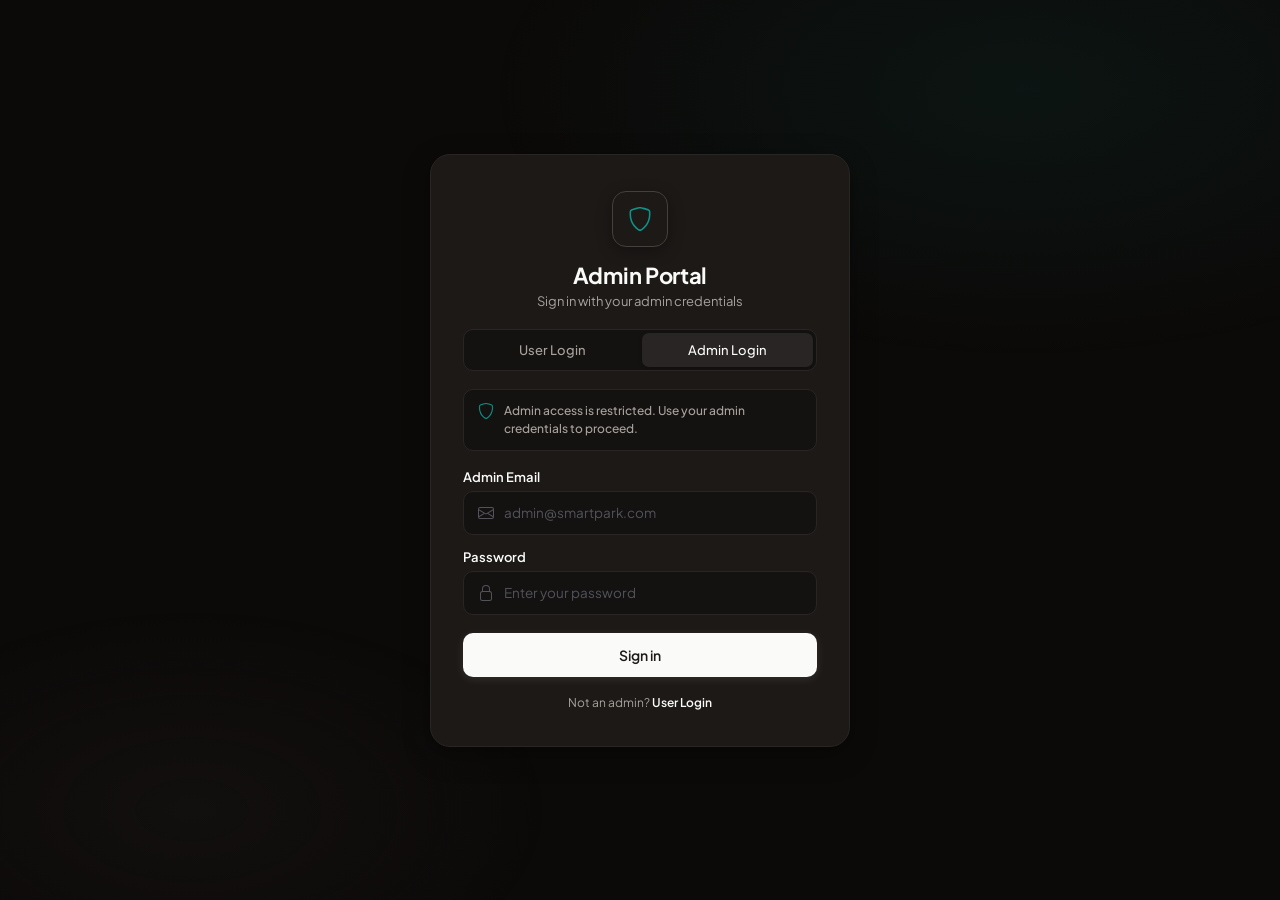
==== commit ae2ce462: "Completed" ====
--- a/Admin.html
+++ b/Admin.html
@@ -5,26 +5,28 @@
     <meta name="viewport" content="width=device-width, initial-scale=1.0">
     <title>Admin Portal · SmartPark</title>
     <link rel="preconnect" href="https://fonts.googleapis.com">
-    <link href="https://fonts.googleapis.com/css2?family=Inter:wght@400;500;600;700&display=swap" rel="stylesheet">
+    <link href="https://fonts.googleapis.com/css2?family=Plus+Jakarta+Sans:wght@400;500;600;700&display=swap" rel="stylesheet">
 </head>
 <style>
 *, *::before, *::after {
     margin: 0; padding: 0; box-sizing: border-box;
-    font-family: 'Inter', -apple-system, BlinkMacSystemFont, "Segoe UI", sans-serif;
+    font-family: 'Plus Jakarta Sans', -apple-system, BlinkMacSystemFont, "Segoe UI", sans-serif;
 }
 
 :root {
-    --navy:        #0a0a23;
-    --navy-light:  #1a1a3e;
-    --accent:      #4f46e5;
-    --bg:          #f4f6fb;
-    --card:        #ffffff;
-    --border:      #e8eaf0;
-    --muted:       #6b7280;
-    --text:        #111827;
-    --radius:      14px;
-    --shadow:      0 2px 8px rgba(0,0,0,0.05), 0 8px 28px rgba(0,0,0,0.07);
-    --transition:  0.2s cubic-bezier(0.4,0,0.2,1);
+    --charcoal:       #1c1917;
+    --charcoal-light: #292524;
+    --accent:         #0d9488;
+    --bg:             #0c0a09;
+    --card:           #1c1917;
+    --border:         #292524;
+    --muted:          #78716c;
+    --text:           #fafaf9;
+    --text-muted:     #a8a29e;
+    --green:          #059669;
+    --radius:         14px;
+    --shadow:         0 2px 8px rgba(0,0,0,0.2), 0 8px 28px rgba(0,0,0,0.3);
+    --transition:     0.2s cubic-bezier(0.4,0,0.2,1);
 }
 
 body {
@@ -36,15 +38,29 @@
     padding: 32px 16px;
 }
 
-/* ── Card ── */
+/* Subtle background glow */
+body::before {
+    content: '';
+    position: fixed;
+    inset: 0;
+    background:
+        radial-gradient(ellipse 70% 50% at 80% 10%, rgba(13,148,136,0.08) 0%, transparent 60%),
+        radial-gradient(ellipse 50% 40% at 15% 90%, rgba(28,25,23,0.4) 0%, transparent 55%);
+    pointer-events: none;
+    z-index: 0;
+}
+
+/* -- Card -- */
 .login {
+    position: relative;
+    z-index: 1;
     width: 100%;
     max-width: 420px;
     background: var(--card);
     padding: 36px 32px;
     border-radius: 20px;
+    border: 1px solid var(--border);
     box-shadow: var(--shadow);
-    border: 1px solid var(--border);
     animation: fadeUp 0.35s ease both;
 }
 
@@ -53,7 +69,7 @@
     to   { opacity: 1; transform: translateY(0); }
 }
 
-/* ── Logo / Header ── */
+/* -- Logo / Header -- */
 .logo {
     text-align: center;
     margin-bottom: 20px;
@@ -62,14 +78,15 @@
 .logo-box {
     width: 56px;
     height: 56px;
-    background: var(--navy);
-    color: white;
+    background: var(--charcoal);
+    color: #0d9488;
+    border: 1px solid #44403c;
     border-radius: 14px;
     display: flex;
     justify-content: center;
     align-items: center;
     margin: 0 auto 14px;
-    box-shadow: 0 4px 16px rgba(10,10,35,0.25);
+    box-shadow: 0 4px 16px rgba(0,0,0,0.3);
     transition: transform var(--transition);
 }
 
@@ -84,18 +101,18 @@
 }
 
 .logo p {
-    color: var(--muted);
+    color: var(--text-muted);
     font-size: 13px;
 }
 
-/* ── Tab switcher ── */
+/* -- Tab switcher -- */
 .login-tabs {
     display: flex;
     margin: 18px 0;
     border: 1.5px solid var(--border);
     border-radius: 10px;
     overflow: hidden;
-    background: #f8f9fc;
+    background: #141210;
     padding: 3px;
     gap: 3px;
 }
@@ -111,30 +128,24 @@
     border-radius: 7px;
     transition: background 0.18s, color 0.18s, box-shadow 0.18s;
     font-family: inherit;
-}
-
-.User_Login {
-    background: transparent;
-    color: var(--muted);
-}
-
-.User_Login:hover {
-    background: #ededf3;
+    color: var(--text-muted);
+}
+
+.User_Login { background: transparent; }
+.User_Login:hover { background: #1c1917; color: var(--text); }
+
+.Admin_Login {
+    background: var(--charcoal-light);
     color: var(--text);
-}
-
-.Admin_Login {
-    background: #fff;
-    color: var(--navy);
-    box-shadow: 0 1px 4px rgba(0,0,0,0.10);
-}
-
-/* ── Alert note ── */
+    box-shadow: 0 1px 4px rgba(0,0,0,0.2);
+}
+
+/* -- Alert note -- */
 .note {
     display: flex;
     align-items: flex-start;
     gap: 10px;
-    background: #f5f6fb;
+    background: #141210;
     border: 1px solid var(--border);
     border-radius: 10px;
     padding: 12px 14px;
@@ -145,19 +156,19 @@
     flex-shrink: 0;
     width: 16px;
     height: 16px;
-    color: var(--navy);
+    color: #0d9488;
     margin-top: 1px;
 }
 
 .note p {
     margin: 0;
-    color: #374151;
+    color: var(--text-muted);
     font-size: 12px;
     line-height: 1.5;
     font-weight: 500;
 }
 
-/* ── Form labels ── */
+/* -- Form labels -- */
 form label {
     display: block;
     font-size: 13px;
@@ -167,7 +178,7 @@
     margin-top: 14px;
 }
 
-/* ── Input boxes ── */
+/* -- Input boxes -- */
 .email-box,
 .password-box {
     display: flex;
@@ -178,17 +189,17 @@
     padding: 0 14px;
     border: 1.5px solid var(--border);
     border-radius: 10px;
-    background: #f8f9fc;
+    background: #141210;
     transition: border-color 0.18s, box-shadow 0.18s, background 0.18s;
-    color: #b0b5c3;
+    color: #52525b;
 }
 
 .email-box:focus-within,
 .password-box:focus-within {
     border-color: var(--accent);
-    background: #fff;
-    box-shadow: 0 0 0 3px rgba(79,70,229,0.10);
-    color: var(--muted);
+    background: #1c1917;
+    box-shadow: 0 0 0 3px rgba(13,148,136,0.1);
+    color: var(--text-muted);
 }
 
 .email-box svg,
@@ -212,17 +223,17 @@
 
 .email-box input::placeholder,
 .password-box input::placeholder {
-    color: #b0b5c3;
-}
-
-/* ── Sign in button ── */
+    color: #52525b;
+}
+
+/* -- Sign in button -- */
 #Login {
     width: 100%;
     height: 44px;
     border: none;
     border-radius: 10px;
-    background: var(--navy);
-    color: white;
+    background: var(--text);
+    color: var(--charcoal);
     font-size: 14px;
     font-weight: 600;
     cursor: pointer;
@@ -232,10 +243,10 @@
     font-family: inherit;
     position: relative;
     overflow: hidden;
-    box-shadow: 0 2px 10px rgba(10,10,35,0.2);
-}
-
-#Login:hover  { opacity: 0.9; box-shadow: 0 4px 16px rgba(10,10,35,0.28); }
+    box-shadow: 0 2px 10px rgba(250,250,249,0.1);
+}
+
+#Login:hover  { opacity: 0.9; box-shadow: 0 4px 16px rgba(250,250,249,0.15); }
 #Login:active { transform: scale(0.98); }
 
 /* loading spinner inside button */
@@ -243,8 +254,8 @@
     display: none;
     width: 16px;
     height: 16px;
-    border: 2px solid rgba(255,255,255,0.4);
-    border-top-color: #fff;
+    border: 2px solid rgba(28,25,23,0.3);
+    border-top-color: var(--charcoal);
     border-radius: 50%;
     animation: spin 0.7s linear infinite;
     margin: 0 auto;
@@ -254,33 +265,33 @@
     to { transform: rotate(360deg); }
 }
 
-/* ── Error message ── */
+/* -- Error message -- */
 .error-msg {
     display: none;
     align-items: center;
     gap: 6px;
-    background: #fef2f2;
-    border: 1px solid #fecaca;
+    background: rgba(239,68,68,0.08);
+    border: 1px solid rgba(239,68,68,0.2);
     border-radius: 8px;
     padding: 9px 12px;
     margin-top: 12px;
-    color: #b91c1c;
+    color: #f87171;
     font-size: 12.5px;
     font-weight: 500;
 }
 
 .error-msg.show { display: flex; }
 
-/* ── Footer note ── */
+/* -- Footer note -- */
 .form-footer {
     text-align: center;
     margin-top: 18px;
-    color: var(--muted);
+    color: var(--text-muted);
     font-size: 12px;
 }
 
 .form-footer a {
-    color: var(--navy);
+    color: var(--text);
     text-decoration: none;
     font-weight: 600;
 }
